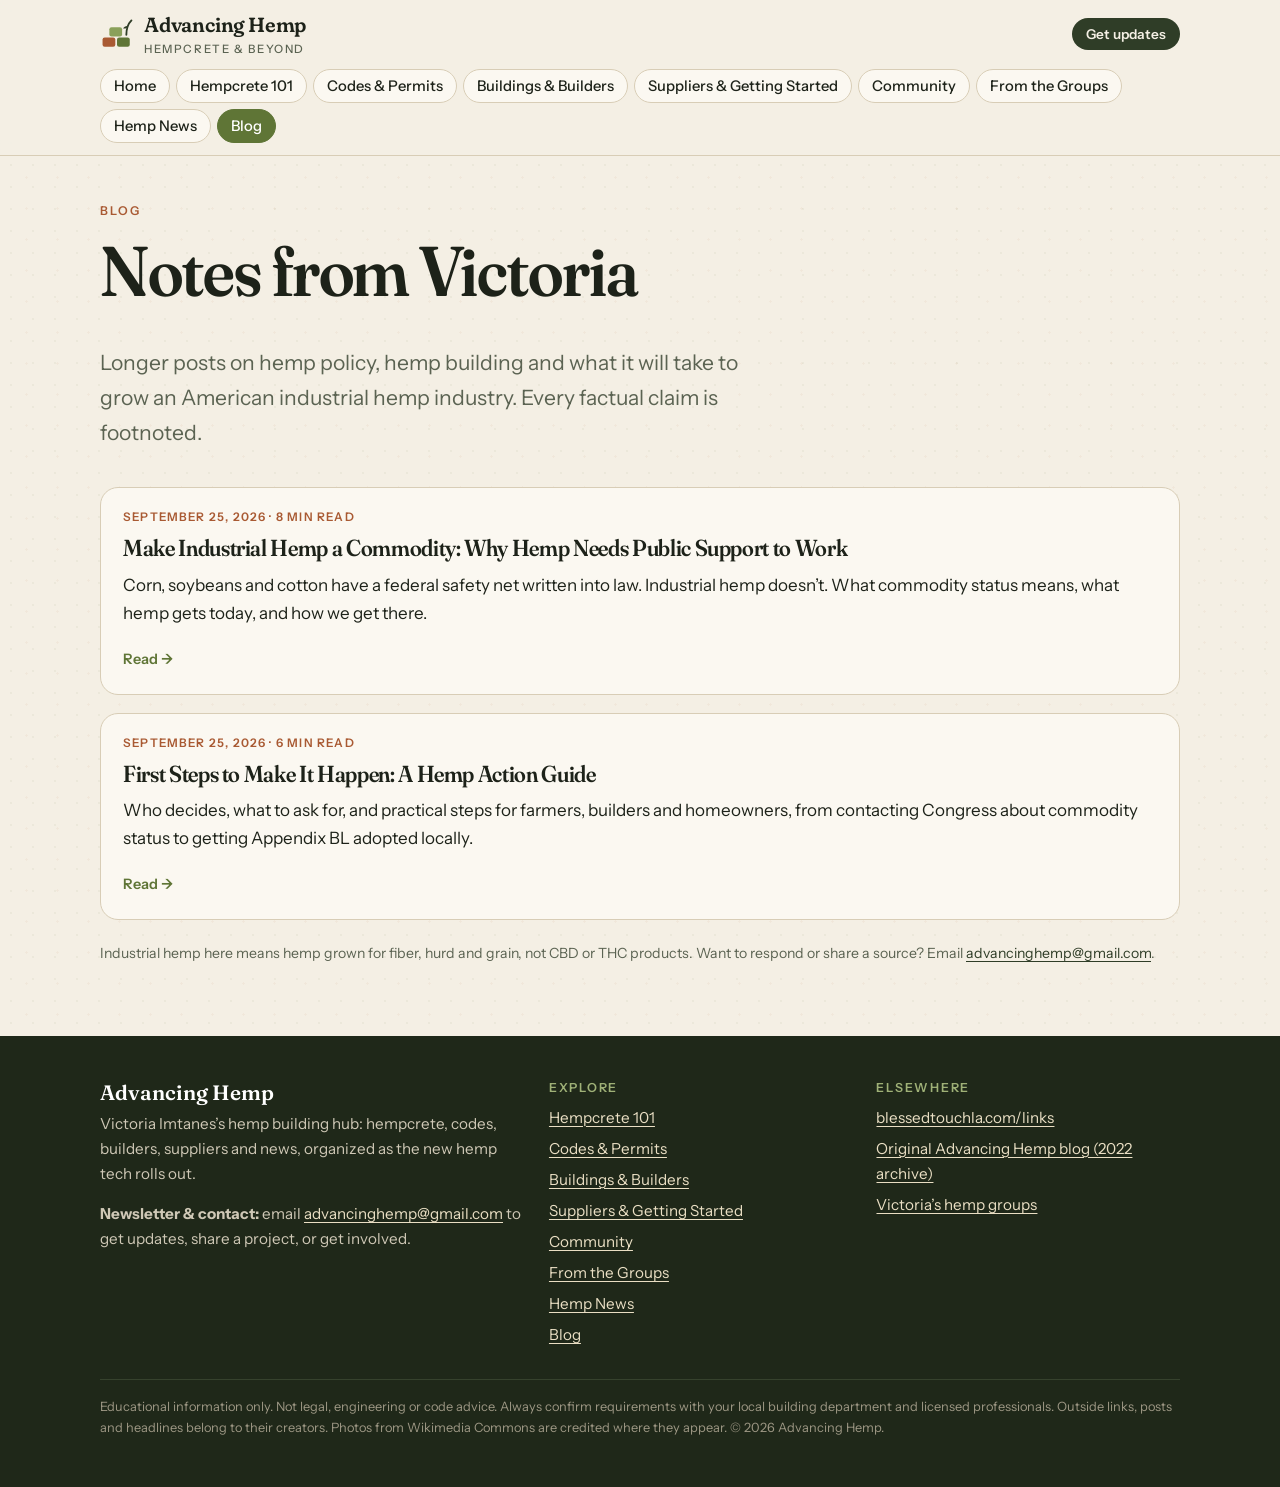
==== blog/index.html @ 6e87c9ad "Blog: index page and blog styles" ====
<!doctype html>
<html lang="en">
<head>
<meta charset="utf-8">
<meta name="viewport" content="width=device-width, initial-scale=1">
<title>Blog · Advancing Hemp</title>
<meta name="description" content="Posts by Victoria Imtanes on making industrial hemp a commodity, hemp policy and hemp building, with sources.">
<meta property="og:title" content="Blog · Advancing Hemp">
<meta property="og:description" content="Posts by Victoria Imtanes on making industrial hemp a commodity, hemp policy and hemp building, with sources.">
<meta property="og:type" content="website">
<meta property="og:site_name" content="Advancing Hemp">
<meta name="theme-color" content="#2f3d27">
<link rel="icon" href="../assets/img/favicon.svg" type="image/svg+xml">
<link rel="preconnect" href="https://fonts.googleapis.com">
<link rel="preconnect" href="https://fonts.gstatic.com" crossorigin>
<link href="https://fonts.googleapis.com/css2?family=Fraunces:ital,opsz,wght,SOFT@0,9..144,400..700,0..100;1,9..144,400..600,0..100&amp;family=Instrument+Sans:wght@400;500;600&amp;display=swap" rel="stylesheet">
<link rel="stylesheet" href="../assets/css/site.css">
</head>
<body>
<a class="skip" href="#main">Skip to content</a>
<header class="site-head">
<div class="wrap">
<div class="head-row">
<a class="brand" href="../"><svg viewBox="0 0 40 40" aria-hidden="true"><rect x="3" y="24" width="15" height="11" rx="2.5" fill="#a95a33"/><rect x="20" y="24" width="15" height="11" rx="2.5" fill="#5f7536"/><rect x="11" y="12" width="15" height="11" rx="2.5" fill="#8aa05a"/><path d="M31 21c0-8 2-13 6-17" stroke="#2f3d27" stroke-width="2.2" fill="none" stroke-linecap="round"/><path d="M33.2 10.5c-3-.3-5 .8-6 3 2.8.4 4.9-.6 6-3z" fill="#2f3d27"/></svg><span><b>Advancing Hemp</b><small>Hempcrete &amp; beyond</small></span></a>
<a class="head-cta" href="mailto:advancinghemp@gmail.com?subject=Advancing%20Hemp">Get updates</a>
</div>
<nav class="nav" aria-label="Main"><a href="../">Home</a><a href="../hempcrete-101/">Hempcrete 101</a><a href="../codes-permits/">Codes &amp; Permits</a><a href="../buildings-builders/">Buildings &amp; Builders</a><a href="../suppliers/">Suppliers &amp; Getting Started</a><a href="../community/">Community</a><a href="../groups/">From the Groups</a><a href="../news/">Hemp News</a><a href="../blog/" aria-current="page">Blog</a></nav>
</div>
</header>
<main id="main">
<section class="page-hero"><div class="wrap">
<p class="eyebrow">Blog</p>
<h1>Notes from Victoria</h1>
<p class="lede">Longer posts on hemp policy, hemp building and what it will take to grow an American industrial hemp industry. Every factual claim is footnoted.</p>
</div></section>
<section style="padding-top:8px"><div class="wrap">
<div class="grid blog-list"><a class="card blog-card" href="../blog/industrial-hemp-commodity/"><p class="meta"><time datetime="2026-09-25">September 25, 2026</time> &middot; 8 min read</p><h3>Make Industrial Hemp a Commodity: Why Hemp Needs Public Support to Work</h3><p>Corn, soybeans and cotton have a federal safety net written into law. Industrial hemp doesn’t. What commodity status means, what hemp gets today, and how we get there.</p><span class="go">Read &rarr;</span></a><a class="card blog-card" href="../blog/hemp-action-guide/"><p class="meta"><time datetime="2026-09-25">September 25, 2026</time> &middot; 6 min read</p><h3>First Steps to Make It Happen: A Hemp Action Guide</h3><p>Who decides, what to ask for, and practical steps for farmers, builders and homeowners, from contacting Congress about commodity status to getting Appendix BL adopted locally.</p><span class="go">Read &rarr;</span></a></div>
<p class="sources" style="margin-top:22px">Industrial hemp here means hemp grown for fiber, hurd and grain, not CBD or THC products. Want to respond or share a source? Email <a href="mailto:advancinghemp@gmail.com?subject=Advancing%20Hemp">advancinghemp@gmail.com</a>.</p>
</div></section>
</main>
<footer class="site-foot">
<div class="wrap">
<div class="foot-grid">
<div>
<p style="font:600 1.3rem var(--serif);color:#fff;margin-bottom:6px">Advancing Hemp</p>
<p>Victoria Imtanes&rsquo;s hemp building hub: hempcrete, codes, builders, suppliers and news, organized as the new hemp tech rolls out.</p>
<p><strong>Newsletter &amp; contact:</strong> email <a href="mailto:advancinghemp@gmail.com?subject=Advancing%20Hemp">advancinghemp@gmail.com</a> to get updates, share a project, or get involved.</p>
</div>
<div>
<h4>Explore</h4>
<ul><li><a href="../hempcrete-101/">Hempcrete 101</a></li><li><a href="../codes-permits/">Codes &amp; Permits</a></li><li><a href="../buildings-builders/">Buildings &amp; Builders</a></li><li><a href="../suppliers/">Suppliers &amp; Getting Started</a></li><li><a href="../community/">Community</a></li><li><a href="../groups/">From the Groups</a></li><li><a href="../news/">Hemp News</a></li><li><a href="../blog/">Blog</a></li></ul>
</div>
<div>
<h4>Elsewhere</h4>
<ul>
<li><a href="https://blessedtouchla.com/links/">blessedtouchla.com/links</a></li>
<li><a href="https://advancinghemp.wordpress.com/">Original Advancing Hemp blog (2022 archive)</a></li>
<li><a href="../community/">Victoria&rsquo;s hemp groups</a></li>
</ul>
</div>
</div>
<p class="fine">Educational information only. Not legal, engineering or code advice. Always confirm requirements with your local building department and licensed professionals. Outside links, posts and headlines belong to their creators. Photos from Wikimedia Commons are credited where they appear. &copy; 2026 Advancing Hemp.</p>
</div>
</footer>
<script>(function(){var n=document.querySelector('.nav'),a=n&&n.querySelector('[aria-current]');if(a&&n.scrollWidth>n.clientWidth)n.scrollLeft=a.offsetLeft-20;})();</script>
</body>
</html>
---- assets/css/site.css ----
/* Advancing Hemp: lime plaster, hemp stalk, clay. */
:root{
  --bg:#f4efe4; --paper:#fbf8f1; --sand:#e6dcc8; --line:#d8cdb6;
  --ink:#1d2219; --muted:#5b6352; --olive:#2f3d27; --hemp:#5f7536; --leaf:#8aa05a;
  --clay:#a95a33; --clay-soft:#f0dccd;
  --serif:"Fraunces", Georgia, "Times New Roman", serif;
  --sans:"Instrument Sans", system-ui, -apple-system, "Segoe UI", sans-serif;
  --r:18px; --wrap:1120px;
}
*{box-sizing:border-box}
html{-webkit-text-size-adjust:100%;scroll-behavior:smooth}
body{margin:0;background:var(--bg);color:var(--ink);font:400 1.0625rem/1.65 var(--sans);
  background-image:radial-gradient(rgba(95,117,54,.06) 1px,transparent 1.2px),radial-gradient(rgba(169,90,51,.05) 1px,transparent 1.2px);
  background-size:22px 22px,31px 31px;background-position:0 0,11px 7px}
img{max-width:100%;display:block}
a{color:var(--olive);text-decoration-thickness:1px;text-underline-offset:3px}
a:hover{color:var(--clay)}
:focus-visible{outline:3px solid var(--clay);outline-offset:2px;border-radius:4px}
.wrap{max-width:var(--wrap);margin:0 auto;padding:0 20px}
.skip{position:absolute;left:-999px}.skip:focus{left:12px;top:12px;background:#fff;padding:8px 12px;z-index:99}

/* Header */
.site-head{position:sticky;top:0;z-index:20;background:rgba(244,239,228,.92);backdrop-filter:saturate(1.2) blur(10px);border-bottom:1px solid var(--line)}
.head-row{display:flex;align-items:center;justify-content:space-between;gap:12px;padding:12px 0 6px}
.brand{display:flex;align-items:center;gap:10px;text-decoration:none;color:var(--ink)}
.brand svg{width:34px;height:34px;flex:none}
.brand b{font:600 1.28rem/1 var(--serif);letter-spacing:-.01em;font-variation-settings:"SOFT" 100,"opsz" 48}
.brand small{display:block;font:500 .72rem/1.2 var(--sans);letter-spacing:.14em;text-transform:uppercase;color:var(--muted);margin-top:3px}
.head-cta{font:600 .85rem var(--sans);text-decoration:none;background:var(--olive);color:#f4efe4;padding:8px 14px;border-radius:999px;white-space:nowrap}
.head-cta:hover{background:var(--clay);color:#fff}
.nav{display:flex;gap:6px;overflow-x:auto;padding:6px 0 12px;scrollbar-width:none;-webkit-mask-image:linear-gradient(90deg,#000 88%,transparent)}
.nav::-webkit-scrollbar{display:none}
.nav a{flex:none;text-decoration:none;color:var(--ink);font:500 .92rem var(--sans);padding:7px 13px;border-radius:999px;border:1px solid var(--line);background:var(--paper)}
.nav a[aria-current="page"]{background:var(--hemp);border-color:var(--hemp);color:#fff}
.nav a:hover{border-color:var(--hemp)}
@media (min-width:900px){.nav{-webkit-mask-image:none;flex-wrap:wrap}}

/* Type */
h1,h2,h3{font-family:var(--serif);font-weight:600;letter-spacing:-.015em;line-height:1.12;margin:0 0 .5em;font-variation-settings:"SOFT" 50,"opsz" 96}
h1{font-size:clamp(2.3rem,7.5vw,4.4rem)}
h2{font-size:clamp(1.65rem,4.6vw,2.5rem);margin-top:0}
h3{font-size:1.28rem}
p{margin:0 0 1em}
.eyebrow{font:600 .76rem/1.2 var(--sans);letter-spacing:.16em;text-transform:uppercase;color:var(--clay);margin:0 0 14px}
.lede{font-size:clamp(1.12rem,2.6vw,1.32rem);color:var(--muted);max-width:46ch}
em.hl{font-style:italic;color:var(--hemp)}

/* Sections */
section{padding:56px 0}
.band{background:var(--paper);border-top:1px solid var(--line);border-bottom:1px solid var(--line)}
.dark{background:var(--olive);color:#efe9dc}
.dark a{color:#e7d9b5}.dark h2,.dark h3{color:#fff}
.page-hero{padding:48px 0 28px}
.page-hero .lede{margin-bottom:0}
.grid{display:grid;gap:18px}
@media (min-width:700px){.g2{grid-template-columns:1fr 1fr}.g3{grid-template-columns:repeat(2,1fr)}}
@media (min-width:980px){.g3{grid-template-columns:repeat(3,1fr)}}
.split{display:grid;gap:32px;align-items:start}
@media (min-width:900px){.split{grid-template-columns:1.1fr .9fr}}
.prose{max-width:68ch}
.prose h2{margin-top:1.6em}.prose h2:first-child{margin-top:0}
.prose ul,.prose ol{padding-left:1.2em}.prose li{margin:.35em 0}

/* Home hero */
.hero{position:relative;overflow:hidden;color:#fff;background:#2b3424}
.hero img{position:absolute;inset:0;width:100%;height:100%;object-fit:cover;opacity:.55}
.hero::after{content:"";position:absolute;inset:0;background:linear-gradient(180deg,rgba(29,34,25,.25),rgba(29,34,25,.78))}
.hero .wrap{position:relative;z-index:1;padding-top:84px;padding-bottom:40px}
.hero h1{color:#fff;max-width:12ch}
.hero .eyebrow{color:#f0c9a8}
.hero blockquote{margin:0 0 26px;max-width:40ch;font:italic 400 clamp(1.1rem,2.8vw,1.4rem)/1.5 var(--serif);color:#f3eee2}
.hero blockquote footer{font:500 .82rem var(--sans);font-style:normal;color:#d9d0bd;margin-top:8px}
.hero .credit{position:relative;z-index:1;font-size:.72rem;color:#cfc6b2;padding:0 20px 12px;max-width:var(--wrap);margin:0 auto}
.hero .credit a{color:#e6dcc8}
.btns{display:flex;flex-wrap:wrap;gap:10px}
.btn{display:inline-block;text-decoration:none;font:600 .95rem var(--sans);padding:12px 18px;border-radius:999px;background:var(--leaf);color:#18200f}
.btn:hover{background:#fff;color:var(--olive)}
.btn.ghost{background:transparent;color:#fff;border:1px solid rgba(255,255,255,.55)}
.btn.ghost:hover{background:#fff;color:var(--olive)}
.btn.solid{background:var(--olive);color:#fff}.btn.solid:hover{background:var(--clay)}

/* Cards */
.card{background:var(--paper);border:1px solid var(--line);border-radius:var(--r);padding:22px;position:relative}
.card h3{margin-bottom:.35em}
.card p:last-child{margin-bottom:0}
.card .meta{font:600 .74rem/1.3 var(--sans);letter-spacing:.1em;text-transform:uppercase;color:var(--clay);margin-bottom:8px}
.card .credit{font-size:.85rem;color:var(--muted);border-top:1px dashed var(--line);padding-top:10px;margin-top:12px}
a.card{display:block;text-decoration:none;color:inherit;transition:transform .15s ease,border-color .15s ease}
a.card:hover{transform:translateY(-2px);border-color:var(--hemp)}
a.card .go{font:600 .9rem var(--sans);color:var(--hemp)}
.card.num::before{counter-increment:step;content:counter(step,decimal-leading-zero);font:600 2rem/1 var(--serif);color:var(--leaf);display:block;margin-bottom:10px}
.steps{counter-reset:step}
.tag{display:inline-block;font:600 .7rem var(--sans);letter-spacing:.08em;text-transform:uppercase;padding:3px 8px;border-radius:999px;background:var(--clay-soft);color:var(--clay);margin:0 6px 6px 0}
.tag.g{background:#e3ead3;color:var(--hemp)}

/* Quotes */
.pull{margin:0;padding:26px 26px 22px;background:var(--clay-soft);border-radius:var(--r);position:relative}
.pull p{font:italic 500 clamp(1.2rem,3vw,1.55rem)/1.4 var(--serif);color:#4a2615;margin:0}
.pull footer{margin-top:12px;font:500 .85rem var(--sans);color:#7a4a30}
.pull::before{content:"\201C";position:absolute;top:-18px;left:16px;font:700 4.5rem/1 var(--serif);color:var(--clay)}

/* Figures */
figure{margin:0}
figure img{border-radius:var(--r);width:100%;height:auto;aspect-ratio:4/3;object-fit:cover;background:var(--sand)}
figcaption{font-size:.8rem;color:var(--muted);margin-top:8px}

/* Tables */
.tbl{width:100%;border-collapse:collapse;background:var(--paper);border-radius:12px;overflow:hidden;font-size:.97rem}
.tbl th,.tbl td{padding:10px 12px;border-bottom:1px solid var(--line);text-align:left}
.tbl th{background:var(--sand);font-weight:600}

/* Timeline */
.timeline{list-style:none;margin:0;padding:0;border-left:2px solid var(--leaf)}
.timeline li{position:relative;padding:0 0 22px 22px}
.timeline li::before{content:"";position:absolute;left:-7px;top:6px;width:12px;height:12px;border-radius:50%;background:var(--paper);border:2px solid var(--hemp)}
.timeline b{font:600 1.05rem var(--serif);color:var(--clay);display:block}

/* Callouts */
.note{border-left:4px solid var(--clay);background:var(--paper);padding:14px 18px;border-radius:0 12px 12px 0;font-size:.97rem}
.note.g{border-color:var(--hemp)}
.sources{font-size:.88rem;color:var(--muted)}
.sources ol{padding-left:1.2em}.sources li{margin:.3em 0;word-break:break-word}
sup.c a{font:600 .7em var(--sans);text-decoration:none;color:var(--clay);padding:0 1px}

/* News */
.news-src h3 a{text-decoration:none}
.news-list{list-style:none;margin:0;padding:0}
.news-list li{padding:12px 0;border-top:1px solid var(--line)}
.news-list li:first-child{border-top:0}
.news-list a{font-weight:600;text-decoration:none;color:var(--ink)}
.news-list a:hover{color:var(--clay)}
.news-list .d{display:block;font-size:.8rem;color:var(--muted);margin-top:2px}
.news-list .s{display:block;font-size:.9rem;color:var(--muted);margin-top:4px}
.skeleton{height:14px;background:linear-gradient(90deg,var(--sand),var(--paper),var(--sand));background-size:200% 100%;border-radius:6px;animation:sh 1.4s infinite;margin:10px 0}
@keyframes sh{to{background-position:-200% 0}}

/* Footer */
.site-foot{background:#1f2819;color:#cfc8b6;padding:44px 0 36px;font-size:.95rem}
.site-foot a{color:#eadfc4}
.foot-grid{display:grid;gap:24px}
@media (min-width:800px){.foot-grid{grid-template-columns:1.4fr 1fr 1fr}}
.site-foot h4{font:600 .78rem var(--sans);letter-spacing:.14em;text-transform:uppercase;color:#9fb177;margin:0 0 10px}
.site-foot ul{list-style:none;margin:0;padding:0}.site-foot li{margin:6px 0}
.fine{font-size:.8rem;color:#9d9784;margin-top:26px;border-top:1px solid #36422d;padding-top:16px}
@media (prefers-reduced-motion:reduce){*{animation:none!important;transition:none!important;scroll-behavior:auto!important}}
.hero{padding:0}
.hero .wrap{padding-top:64px;padding-bottom:36px}
.gcards{display:grid;gap:10px;grid-template-columns:1fr}
@media (min-width:640px){.gcards{grid-template-columns:1fr 1fr}}
@media (min-width:980px){.gcards{grid-template-columns:repeat(3,1fr)}}
.gcard{display:flex;align-items:center;justify-content:space-between;gap:12px;padding:14px 16px;background:var(--paper);border:1px solid var(--line);border-radius:14px;text-decoration:none;color:var(--ink)}
.gcard:hover{border-color:var(--hemp)}
.gcard b{display:block;font:600 1.05rem/1.25 var(--serif)}
.gcard small{display:block;font:600 .68rem var(--sans);letter-spacing:.1em;text-transform:uppercase;color:var(--hemp);margin-bottom:3px}
.gcard span.arr{flex:none;width:32px;height:32px;border-radius:50%;display:grid;place-items:center;background:#e3ead3;color:var(--hemp);font-weight:700}
/* From the Groups */
.gp-day{margin:0 0 40px;padding:0}
.gp-dayh{font-size:clamp(1.5rem,4.5vw,2rem);padding-bottom:10px;border-bottom:2px solid var(--leaf);margin-bottom:18px;display:flex;align-items:baseline;justify-content:space-between;gap:12px}
.gp-dayh small{font:600 .74rem var(--sans);letter-spacing:.1em;text-transform:uppercase;color:var(--muted);white-space:nowrap}
.gp-dayh-sm{font:600 .76rem/1.2 var(--sans);letter-spacing:.14em;text-transform:uppercase;color:var(--hemp);margin:0 0 12px}
.gp-grid{display:grid;gap:14px;grid-template-columns:1fr}
@media (min-width:700px){.gp-grid{grid-template-columns:1fr 1fr}}
@media (min-width:1040px){.gp-grid{grid-template-columns:repeat(3,1fr)}}
.gp-card{display:flex;flex-direction:column;padding:18px}
.gp-card .credit{margin-top:auto}
.gp-card .tag{align-self:flex-start;margin:2px 0 10px}
.gp-img{margin:-18px -18px 14px}
.gp-img img{border-radius:var(--r) var(--r) 0 0;aspect-ratio:4/3;object-fit:cover;width:100%;height:auto;display:block}
.gp-author{font:600 1.08rem/1.3 var(--sans);letter-spacing:0;margin-bottom:6px}
.gp-text{font-size:.98rem;margin:0 0 12px;overflow-wrap:anywhere}
.gp-empty{color:var(--muted);font-style:italic}
.gp-view{font-weight:600;white-space:nowrap}
.gp-private{margin-top:16px;background:var(--paper);border:1px dashed var(--line);border-radius:14px;padding:14px 18px}
.gp-private h4{font:600 .74rem var(--sans);letter-spacing:.12em;text-transform:uppercase;color:var(--clay);margin:0 0 6px}
.gp-private ul{margin:0;padding-left:1.1em;font-size:.95rem}
.gp-private li{margin:6px 0}
.gp-in{color:var(--muted);font-size:.88rem}
/* ---------- blog */
.post-wrap{max-width:760px}
.page-hero .post-wrap .lede{max-width:none}
.eyebrow a{color:inherit;text-decoration:none}
.byline{font:500 .92rem/1.4 var(--sans);color:var(--muted);margin:18px 0 0;padding-top:14px;border-top:1px solid var(--line)}
.post{max-width:none;font-size:1.06rem;line-height:1.7}
.post h2{font-size:clamp(1.35rem,4.4vw,1.7rem)}
.post ol{padding-left:1.4em}
.post li strong:first-child{color:var(--olive)}
.letter{margin:18px 0 22px;background:#fff;border-style:dashed;font-size:1rem}
.letter p{margin:0 0 .8em}
ul.checklist{list-style:none;padding-left:0}
ul.checklist li{position:relative;padding-left:2em}
ul.checklist li::before{content:"";position:absolute;left:0;top:.28em;width:1.05em;height:1.05em;border:2px solid var(--hemp);border-radius:5px;background:var(--paper)}
.post-note{margin:30px 0 22px}
.post-next{margin-bottom:10px}
.blog-list{gap:18px}
.blog-card h3{font-size:clamp(1.2rem,4vw,1.45rem);line-height:1.25}
.blog-card time{white-space:nowrap}
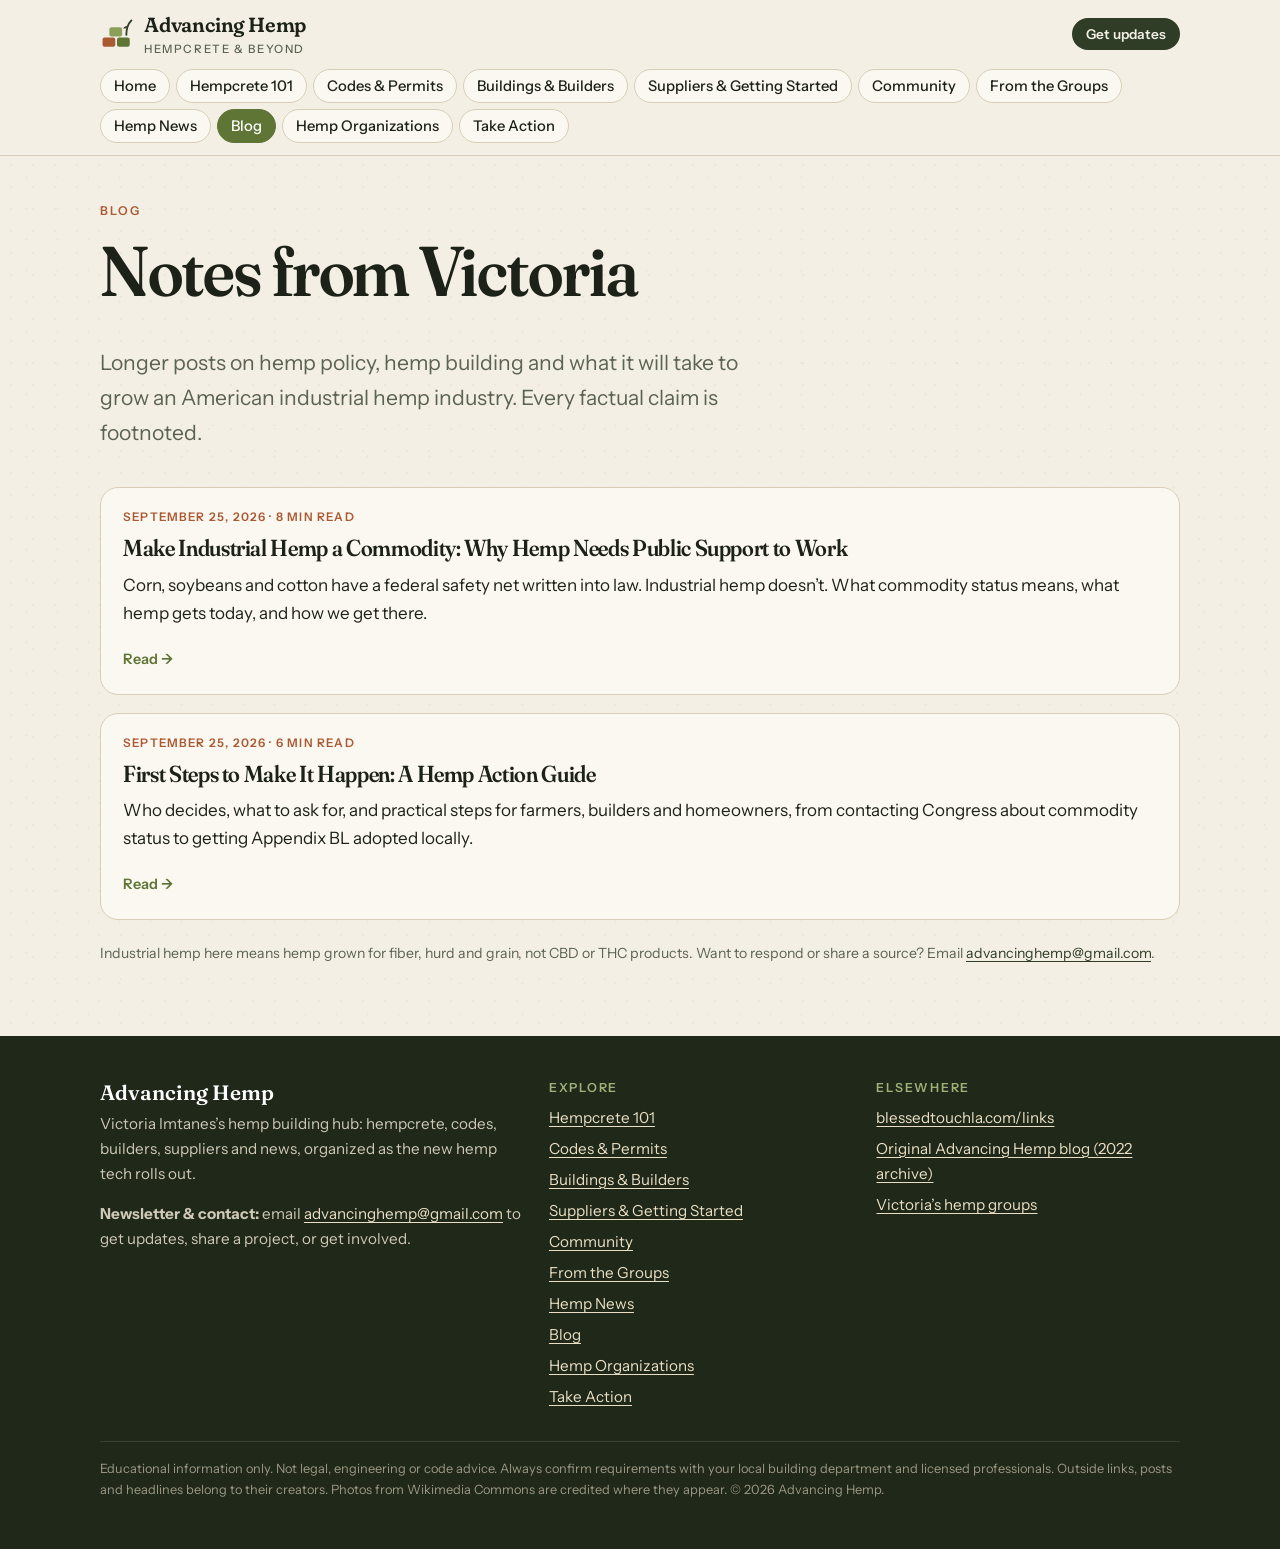
==== commit 05d28f5d: "nav: sync from data/nav.json" ====
--- a/blog/index.html
+++ b/blog/index.html
@@ -24,7 +24,7 @@
 <a class="brand" href="../"><svg viewBox="0 0 40 40" aria-hidden="true"><rect x="3" y="24" width="15" height="11" rx="2.5" fill="#a95a33"/><rect x="20" y="24" width="15" height="11" rx="2.5" fill="#5f7536"/><rect x="11" y="12" width="15" height="11" rx="2.5" fill="#8aa05a"/><path d="M31 21c0-8 2-13 6-17" stroke="#2f3d27" stroke-width="2.2" fill="none" stroke-linecap="round"/><path d="M33.2 10.5c-3-.3-5 .8-6 3 2.8.4 4.9-.6 6-3z" fill="#2f3d27"/></svg><span><b>Advancing Hemp</b><small>Hempcrete &amp; beyond</small></span></a>
 <a class="head-cta" href="mailto:advancinghemp@gmail.com?subject=Advancing%20Hemp">Get updates</a>
 </div>
-<nav class="nav" aria-label="Main"><a href="../">Home</a><a href="../hempcrete-101/">Hempcrete 101</a><a href="../codes-permits/">Codes &amp; Permits</a><a href="../buildings-builders/">Buildings &amp; Builders</a><a href="../suppliers/">Suppliers &amp; Getting Started</a><a href="../community/">Community</a><a href="../groups/">From the Groups</a><a href="../news/">Hemp News</a><a href="../blog/" aria-current="page">Blog</a></nav>
+<nav class="nav" aria-label="Main"><a href="../">Home</a><a href="../hempcrete-101/">Hempcrete 101</a><a href="../codes-permits/">Codes &amp; Permits</a><a href="../buildings-builders/">Buildings &amp; Builders</a><a href="../suppliers/">Suppliers &amp; Getting Started</a><a href="../community/">Community</a><a href="../groups/">From the Groups</a><a href="../news/">Hemp News</a><a href="../blog/" aria-current="page">Blog</a><a href="../allies/">Hemp Organizations</a><a href="../take-action/">Take Action</a></nav>
 </div>
 </header>
 <main id="main">
@@ -48,7 +48,7 @@
 </div>
 <div>
 <h4>Explore</h4>
-<ul><li><a href="../hempcrete-101/">Hempcrete 101</a></li><li><a href="../codes-permits/">Codes &amp; Permits</a></li><li><a href="../buildings-builders/">Buildings &amp; Builders</a></li><li><a href="../suppliers/">Suppliers &amp; Getting Started</a></li><li><a href="../community/">Community</a></li><li><a href="../groups/">From the Groups</a></li><li><a href="../news/">Hemp News</a></li><li><a href="../blog/">Blog</a></li></ul>
+<ul><li><a href="../hempcrete-101/">Hempcrete 101</a></li><li><a href="../codes-permits/">Codes &amp; Permits</a></li><li><a href="../buildings-builders/">Buildings &amp; Builders</a></li><li><a href="../suppliers/">Suppliers &amp; Getting Started</a></li><li><a href="../community/">Community</a></li><li><a href="../groups/">From the Groups</a></li><li><a href="../news/">Hemp News</a></li><li><a href="../blog/">Blog</a></li><li><a href="../allies/">Hemp Organizations</a></li><li><a href="../take-action/">Take Action</a></li></ul>
 </div>
 <div>
 <h4>Elsewhere</h4>
